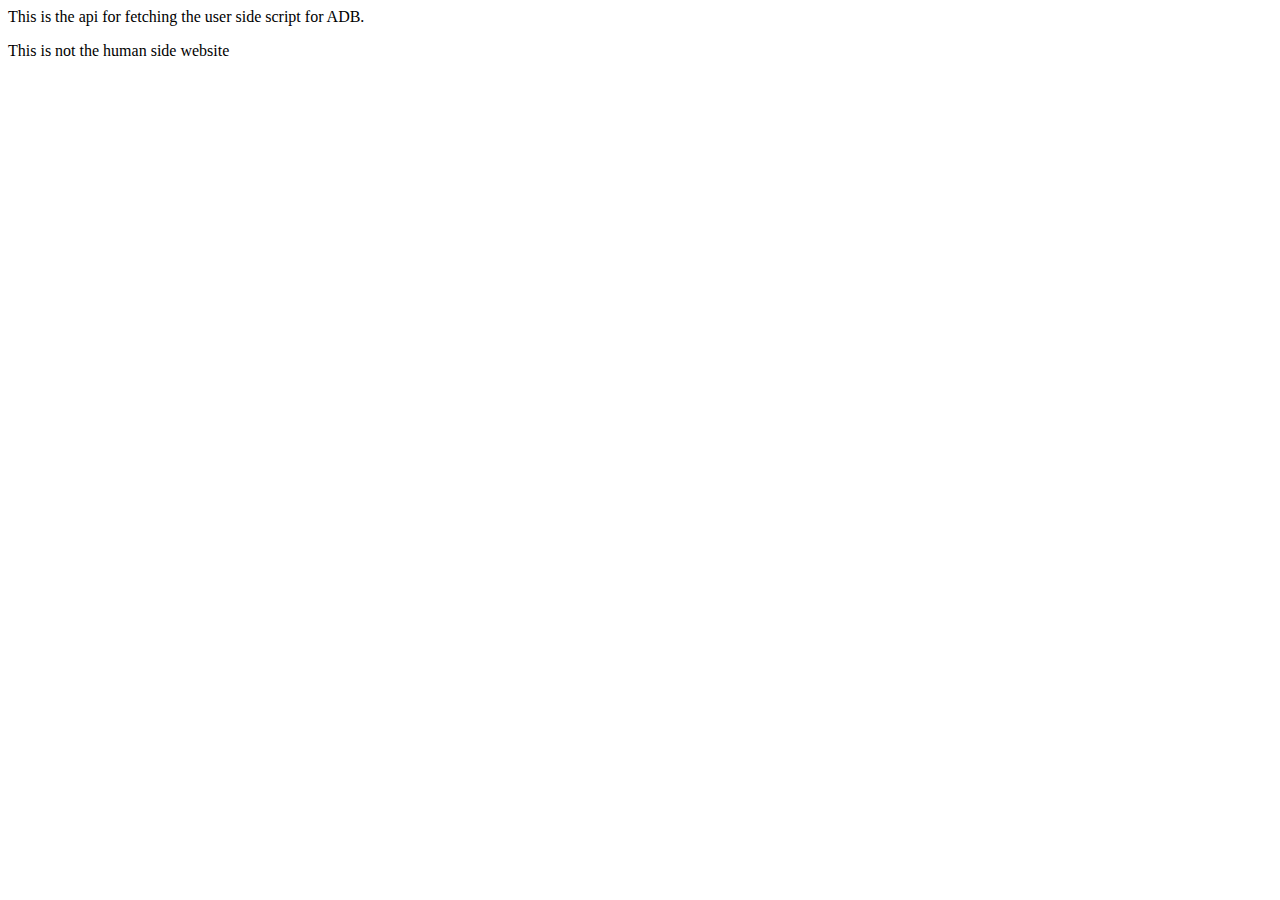
==== index.html @ d23733dd "Update index.html" ====
<!DOCTYPE html>
<html lang="en">
  <head>
    <meta charset="UTF-8">
    <meta name="viewport" content="width=device-width, initial-scale=1.0">
    <meta http-equiv="X-UA-Compatible" content="ie=edge">
    <title>User Side JS</title>
    <link rel="stylesheet" href="style.css">
  </head>
  <body>
	<div>This is the api for fetching the user side script for ADB.</div>
	<p>This is not the human side website</p>
	<script src="user.js"></script>
  </body>
</html>
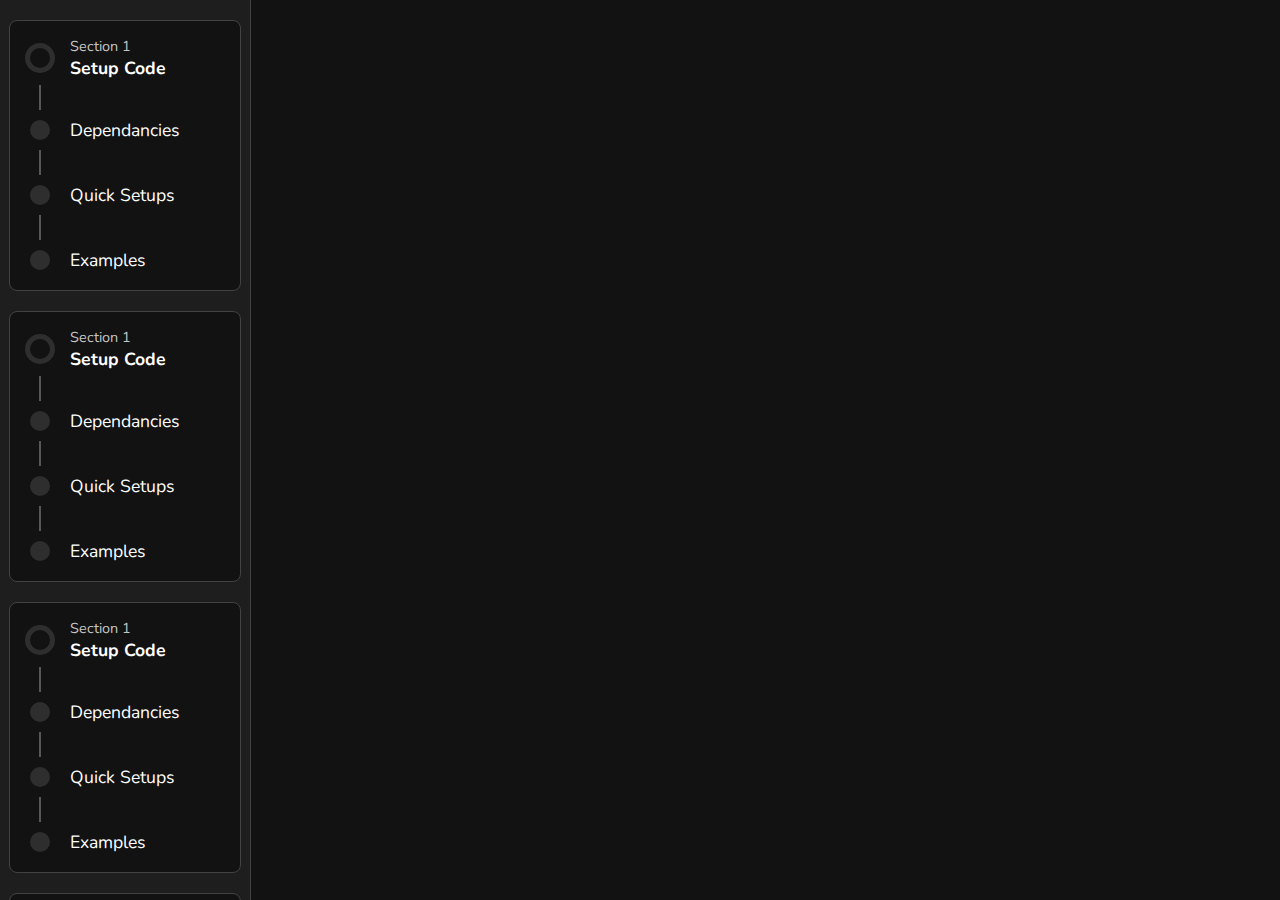
==== commit bfa3b32d: "Sidebar Improved" ====
--- a/index.html
+++ b/index.html
@@ -1,15 +1,45 @@
 <!DOCTYPE html>
 <html lang="en">
   <head>
-    <meta charset="UTF-8">
-    <meta name="viewport" content="width=device-width, initial-scale=1.0">
-    <meta http-equiv="X-UA-Compatible" content="ie=edge">
-    <title>User Side JS</title>
-    <link rel="stylesheet" href="style.css">
+    <meta charset="UTF-8" />
+    <meta name="viewport" content="width=device-width, initial-scale=1.0" />
+    <meta http-equiv="X-UA-Compatible" content="ie=edge" />
+    <title>Documentation</title>
+    <link rel="stylesheet" href="style.css" />
   </head>
   <body>
-	<div>This is the api for fetching the user side script for ADB.</div>
-	<p>This is not the human side website</p>
-	<script src="user.js"></script>
+    <div id="sidebar-holder">
+      <section id="sidebar"></section>
+    </div>
+
+    <script src="index.js" defer></script>
+
+    <template id="sidebar_sub_main">
+      <section class="sidebar-sub-main">
+      <svg height="30" width="30" xmlns="http://www.w3.org/2000/svg">
+        <circle r="15" cx="15" cy="15" fill="#2e2e2e" />
+        <circle r="10" cx="15" cy="15" fill="#121212" />
+      </svg>
+      <div class="sidebar-el-name">
+        <span class="mini-title">Section 1</span>
+        <strong class="main-title">Long Title For Element</strong>
+      </div>
+    </section>
+    </template>
+  
+    <template id="sidebar_sub_el">
+      <section class="dash"></section>
+      <section class="sidebar-sub-el">
+        <svg height="30" width="30" xmlns="http://www.w3.org/2000/svg">
+          <circle r="15" cx="15" cy="15" fill="none" />
+          <circle r="10" cx="15" cy="15" fill="currentcolor" />
+        </svg>
+        <div class="sidebar-el-name">
+          <span class="main-title">Long Title For Element</span>
+        </div>
+      </section>
+    </template>
   </body>
+
 </html>
+
--- a/style.css
+++ b/style.css
@@ -0,0 +1,102 @@
+@import url('https://fonts.googleapis.com/css2?family=Nunito:ital,wght@0,200..1000;1,200..1000&display=swap');
+
+* {
+  margin: 0;
+  padding: 0;
+  font-family: "Nunito", serif;
+}
+
+:root{
+  --main-bg: #121212;
+  --overlay: #1e1e1e;
+  --accent: #3768f8;
+  --border: #424242;
+  --text: #fff;
+  --faint-text: #c5c5c5;
+  --sidebar-width: 250px;
+}
+
+html{
+  background: var(--main-bg);
+}
+
+#sidebar-holder{
+  height: 100vh;
+  overflow-y: hidden;
+}
+
+#sidebar{
+  background: var(--overlay);
+  width: var(--sidebar-width);
+  height: 99vh;
+  border-right: 1px solid var(--border);
+  display: flex;
+  flex-direction: column;
+  align-items: center;
+  padding: 10px 0 0 0;
+
+  overflow-y: scroll;
+  overflow-x: hidden;
+
+  position: -webkit-sticky;
+  position: sticky;
+  top: 0;
+
+}
+
+.sidebar-el{
+  width: calc(var(--sidebar-width) - 35px);
+  background: var(--main-bg);
+  margin: 10px 0 10px 0;
+  border-radius: 0.5em;
+  border: 1px solid var(--border);
+  display: flex;
+  flex-direction: column;
+  padding: 15px 0 15px 15px;
+}
+
+.sidebar-sub-main{
+  display: flex;
+  align-items: center;
+}
+
+.sidebar-sub-el{
+  display: flex;
+  align-items: center;
+  color: #2e2e2e;
+}
+
+.sidebar-sub-el:hover{
+  color: #a4bcfd61;
+}
+
+#active{
+  color: #a4bbfd;
+}
+
+.sidebar-el-name{
+  display: flex;
+  flex-direction: column;
+  color: white;
+  justify-content: space-around;
+  margin: 0 0 0 15px;
+}
+
+.dash{
+  width: 100%;
+  height: 25px;
+  border-left: 2px solid #575757;
+  margin-left: 14px;
+  margin-top: 5px;
+  margin-bottom: 5px;
+}
+
+.mini-title{
+  color: var(--faint-text);
+  font-size: 0.9em;
+}
+
+.main-title{
+  color: var(--text);
+  font-size: 1.1em;
+}
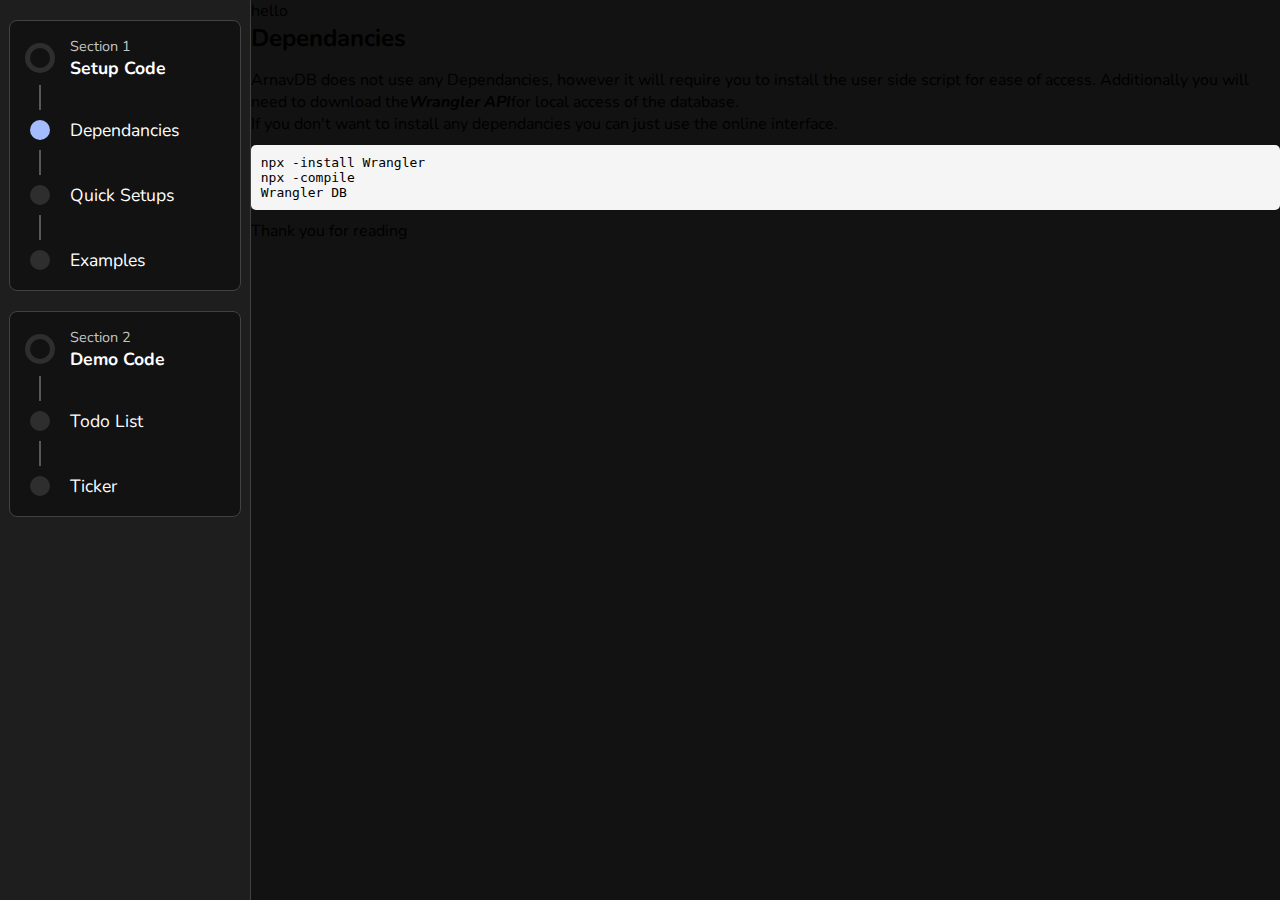
==== commit 11807b0c: "Compiler Complete" ====
--- a/index.html
+++ b/index.html
@@ -12,7 +12,13 @@
       <section id="sidebar"></section>
     </div>
 
-    <script src="index.js" defer></script>
+    <div id="main-area">
+      hello
+    </div>
+
+    <script src="sfl_compiler.js" type="module"></script>
+    <script src="sfl_generator.js" type="module"></script>
+    <script src="index.js" type="module" defer></script>
 
     <template id="sidebar_sub_main">
       <section class="sidebar-sub-main">
--- a/style.css
+++ b/style.css
@@ -18,6 +18,15 @@
 
 html{
   background: var(--main-bg);
+}
+
+body{
+  display: flex;
+  flex-direction: row;
+}
+
+#main-area{
+  width: calc(100vw - 250px);
 }
 
 #sidebar-holder{
@@ -67,11 +76,11 @@
 }
 
 .sidebar-sub-el:hover{
-  color: #a4bcfd61;
+  color: var(--border);
 }
 
-#active{
-  color: #a4bbfd;
+.active {
+  color: #a4bbfd !important;
 }
 
 .sidebar-el-name{
@@ -100,3 +109,7 @@
   color: var(--text);
   font-size: 1.1em;
 }
+
+.genCode {
+  white-space: pre-wrap;
+}
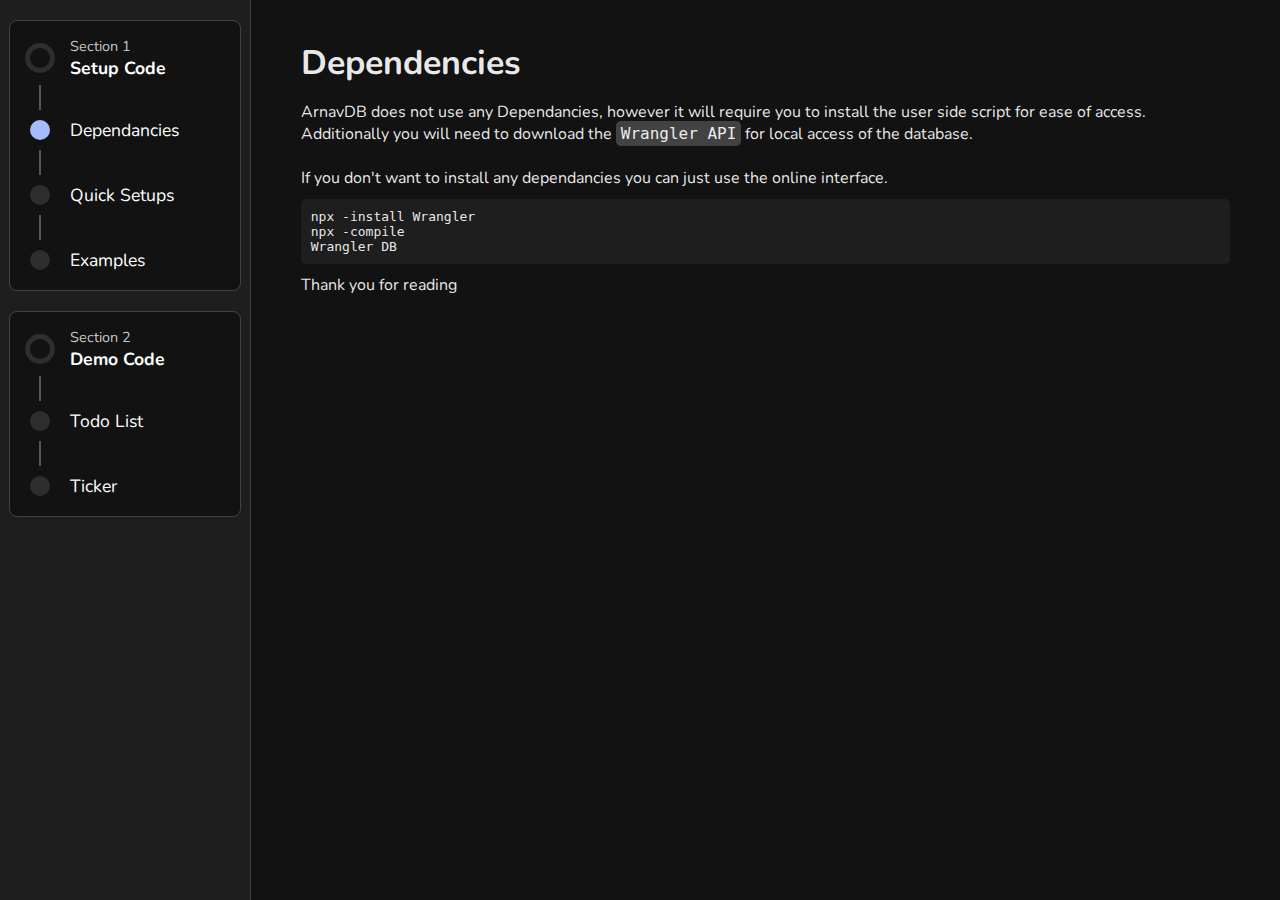
==== commit 174533db: "Styling, Compiler, File structure complete 🎉🪅" ====
--- a/index.html
+++ b/index.html
@@ -16,6 +16,7 @@
       hello
     </div>
 
+    <script src="sections.js" type="module"></script>
     <script src="sfl_compiler.js" type="module"></script>
     <script src="sfl_generator.js" type="module"></script>
     <script src="index.js" type="module" defer></script>
--- a/style.css
+++ b/style.css
@@ -14,6 +14,7 @@
   --text: #fff;
   --faint-text: #c5c5c5;
   --sidebar-width: 250px;
+  --main-area-padding: 50px;
 }
 
 html{
@@ -26,7 +27,10 @@
 }
 
 #main-area{
-  width: calc(100vw - 250px);
+  color: rgba(255, 255, 255, 0.914);
+  width: calc(100vw - 250px - 2 * var(--main-area-padding));
+  padding: var(--main-area-padding);
+  padding-top: 40px;
 }
 
 #sidebar-holder{
@@ -110,6 +114,10 @@
   font-size: 1.1em;
 }
 
-.genCode {
-  white-space: pre-wrap;
-}
+.code {
+  font-family: monospace;
+  background: var(--border);
+  padding: 3px 5px 3px 5px;
+  border-radius: 0.3em;
+  margin: 0 4px 0 4px;
+}